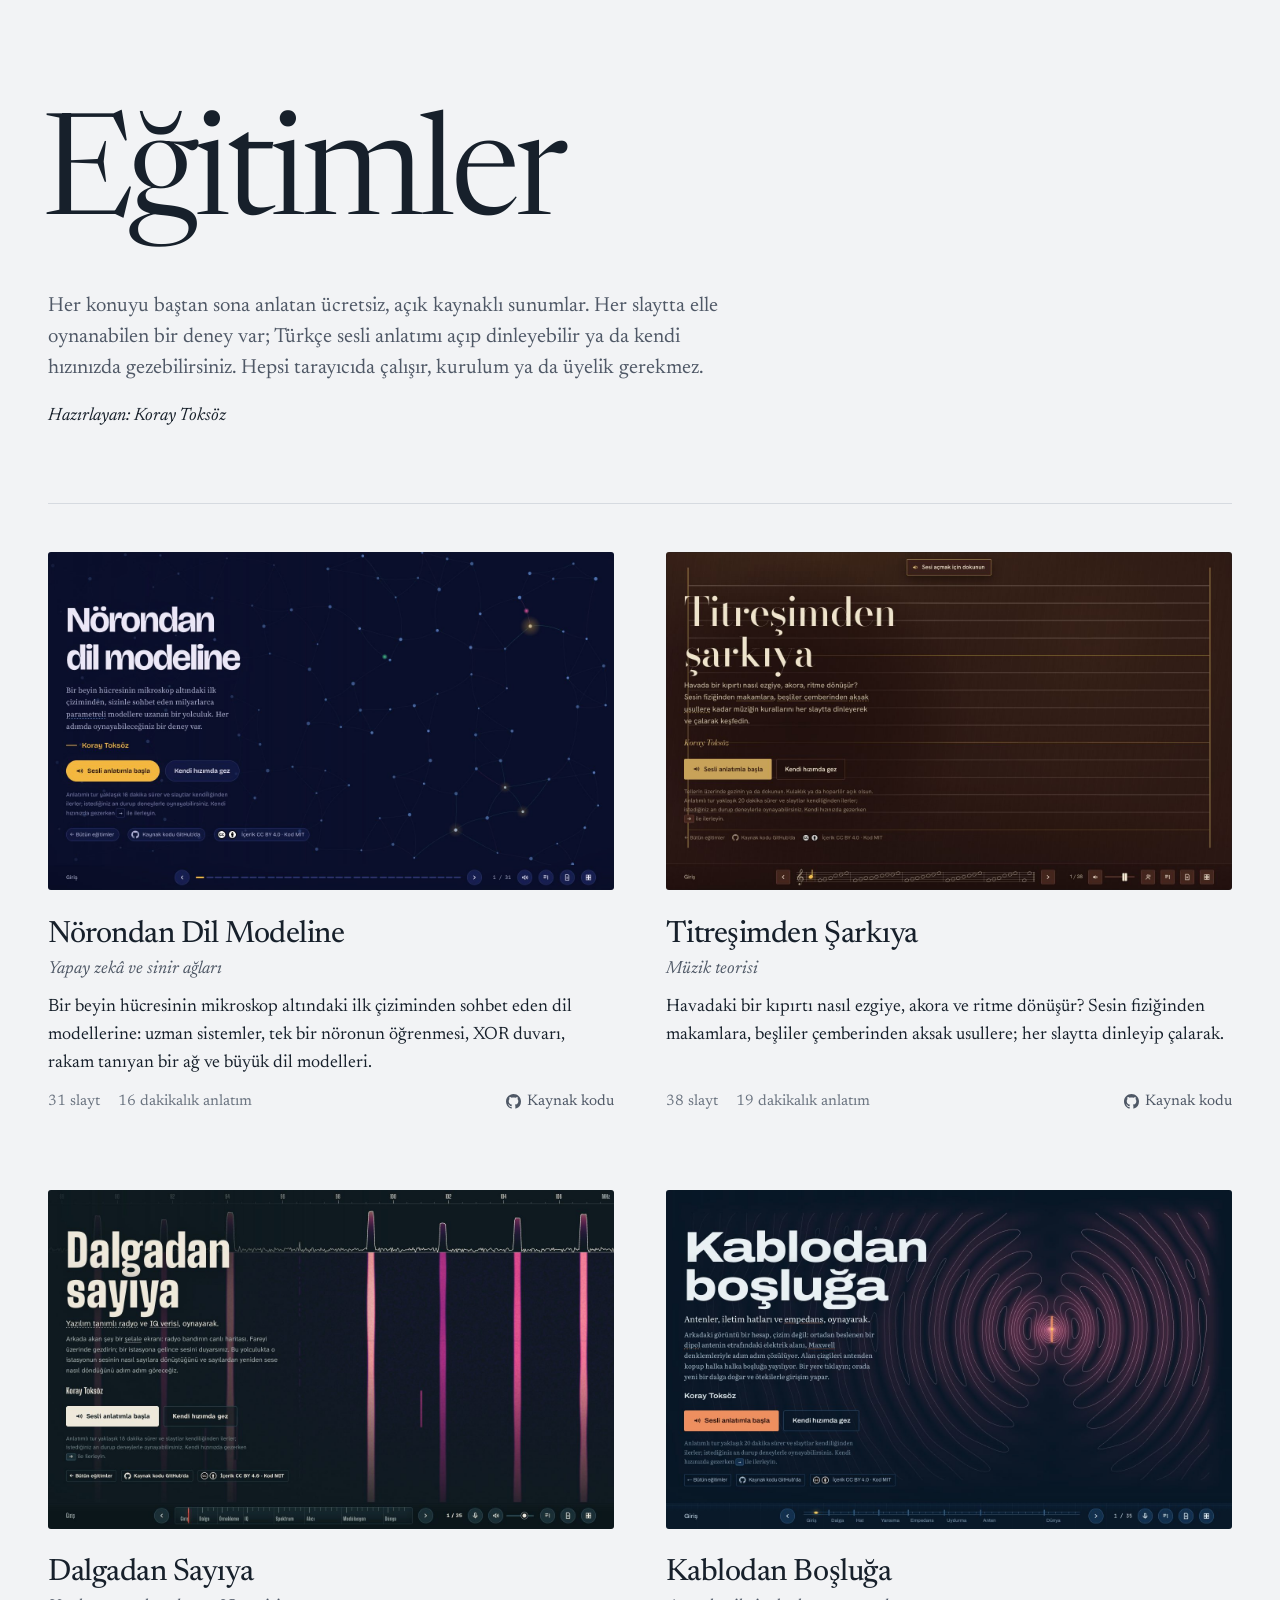
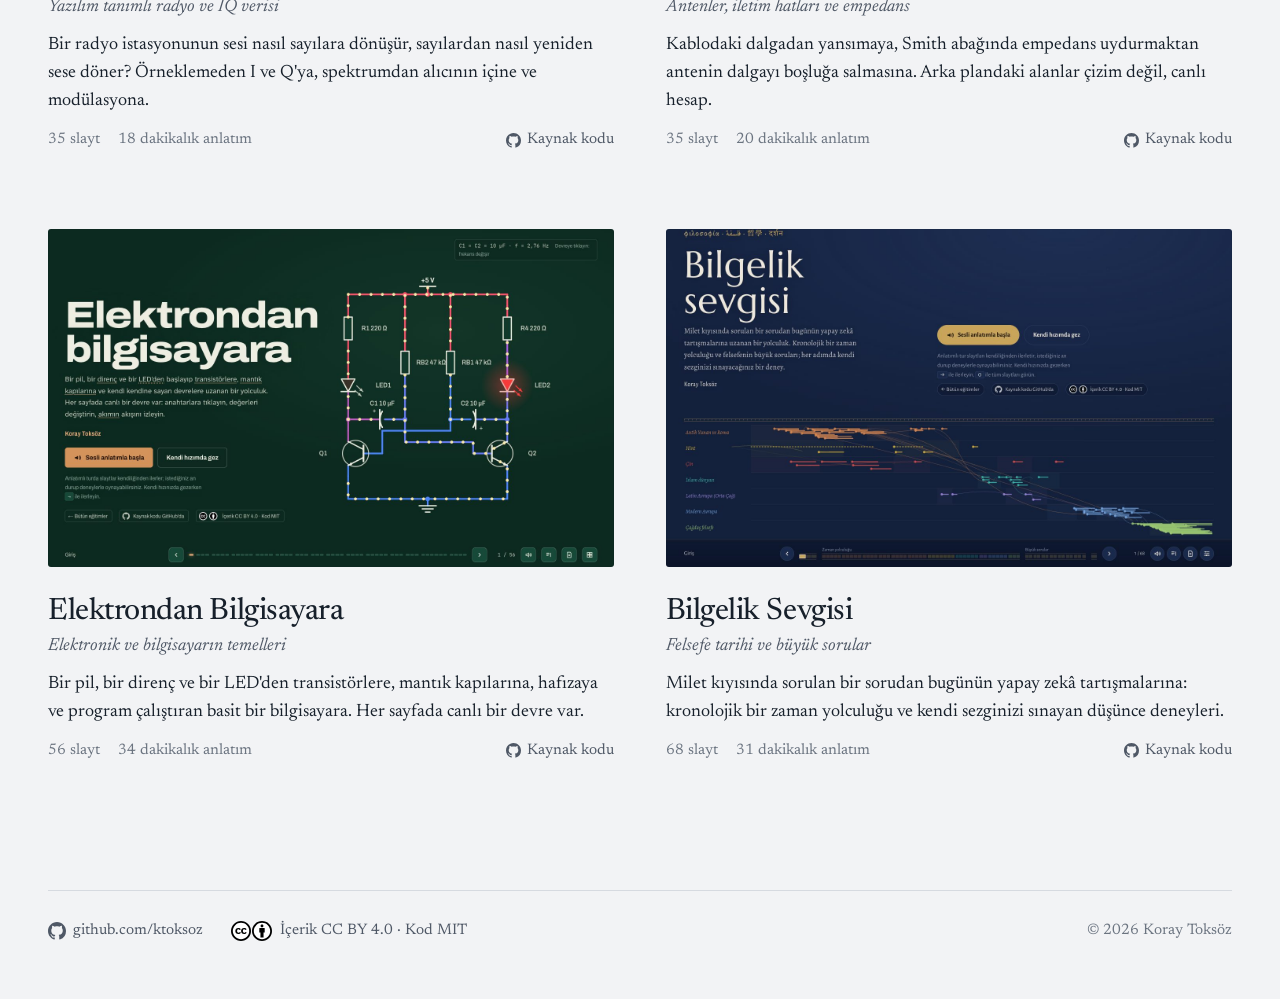
==== index.html @ 42aa28d0 "Eğitimler ana sayfası: ilk sürüm Co-Authored-By: Claude Opus 5.5 <noreply@anthropic.com>" ====
<!doctype html>
<html lang="tr">
<head>
<meta charset="utf-8">
<meta name="viewport" content="width=device-width, initial-scale=1">
<title>Eğitimler · Koray Toksöz</title>
<meta name="description" content="Her konuyu, her slaytta elle oynanabilen bir deneyle ve Türkçe sesli anlatımla anlatan ücretsiz, açık kaynaklı sunumlar: yapay zekâ, müzik, radyo, antenler, elektronik ve felsefe.">
<meta name="color-scheme" content="light dark">
<meta property="og:type" content="website">
<meta property="og:site_name" content="Koray Toksöz · Eğitimler">
<meta property="og:title" content="Eğitimler: oynayarak öğrenilen, sesli anlatımlı sunumlar">
<meta property="og:description" content="Yapay zekâ, müzik teorisi, yazılım tanımlı radyo, antenler, elektronik ve felsefe. Her slaytta elle oynanabilen bir deney ve Türkçe sesli anlatım; ücretsiz ve açık kaynaklı. Hazırlayan: Koray Toksöz.">
<meta property="og:url" content="https://egitim.koraytoksoz.com/">
<meta property="og:image" content="https://egitim.koraytoksoz.com/img/og.jpg">
<meta property="og:image:width" content="1200">
<meta property="og:image:height" content="630">
<meta property="og:locale" content="tr_TR">
<meta name="twitter:card" content="summary_large_image">
<link rel="icon" href="img/favicon.svg" type="image/svg+xml">
<link rel="preconnect" href="https://fonts.googleapis.com">
<link rel="preconnect" href="https://fonts.gstatic.com" crossorigin>
<link href="https://fonts.googleapis.com/css2?family=Newsreader:ital,opsz,wght@0,6..72,300..700;1,6..72,300..600&display=swap" rel="stylesheet">
<link rel="stylesheet" href="css/site.css?v=1">
</head>
<body>
<header class="giris">
  <h1>Eğitimler</h1>
  <p class="tanitim">Her konuyu baştan sona anlatan ücretsiz, açık kaynaklı sunumlar. Her slaytta elle oynanabilen bir deney var; Türkçe sesli anlatımı açıp dinleyebilir ya da kendi hızınızda gezebilirsiniz. Hepsi tarayıcıda çalışır, kurulum ya da üyelik gerekmez.</p>
  <p class="yazar">Hazırlayan: Koray Toksöz</p>
</header>

<main>
  <ul class="egitimler" id="egitimler"></ul>
  <noscript>
    <ul class="duz">
      <li><a href="yz/">Nörondan Dil Modeline</a></li>
      <li><a href="muzik/">Titreşimden Şarkıya</a></li>
      <li><a href="sdr/">Dalgadan Sayıya</a></li>
      <li><a href="anten/">Kablodan Boşluğa</a></li>
      <li><a href="elektronik/">Elektrondan Bilgisayara</a></li>
      <li><a href="felsefe/">Bilgelik Sevgisi</a></li>
    </ul>
    <p>Sunumların kendisi JavaScript ile çalışır.</p>
  </noscript>
</main>

<footer class="alt-bilgi">
  <a class="gh" href="https://github.com/ktoksoz" target="_blank" rel="noopener"><svg viewBox="0 0 16 16" aria-hidden="true"><path fill="currentColor" d="M8 0C3.58 0 0 3.58 0 8c0 3.54 2.29 6.53 5.47 7.59.4.07.55-.17.55-.38 0-.19-.01-.82-.01-1.49-2.01.37-2.53-.49-2.69-.94-.09-.23-.48-.94-.82-1.13-.28-.15-.68-.52-.01-.53.63-.01 1.08.58 1.23.82.72 1.21 1.87.87 2.33.66.07-.52.28-.87.51-1.07-1.78-.2-3.64-.89-3.64-3.95 0-.87.31-1.59.82-2.15-.08-.2-.36-1.02.08-2.12 0 0 .67-.21 2.2.82.64-.18 1.32-.27 2-.27.68 0 1.36.09 2 .27 1.53-1.04 2.2-.82 2.2-.82.44 1.1.16 1.92.08 2.12.51.56.82 1.27.82 2.15 0 3.07-1.87 3.75-3.65 3.95.29.25.54.73.54 1.48 0 1.07-.01 1.93-.01 2.2 0 .21.15.46.55.38A8.013 8.013 0 0016 8c0-4.42-3.58-8-8-8z"/></svg><span>github.com/ktoksoz</span></a>
  <a class="lic" href="https://creativecommons.org/licenses/by/4.0/deed.tr" target="_blank" rel="license noopener" title="İçerik: Creative Commons Atıf 4.0">
    <img src="img/cc-cc.svg" alt="Creative Commons" width="20" height="20"><img src="img/cc-by.svg" alt="Atıf" width="20" height="20">
    <span>İçerik CC BY 4.0 · Kod MIT</span>
  </a>
  <p class="telif">© 2026 Koray Toksöz</p>
</footer>

<script src="js/egitimler.js?v=1"></script>
<script src="js/site.js?v=1"></script>
</body>
</html>
---- css/site.css ----
/* egitim.koraytoksoz.com: bütün eğitimlerin listesi */
:root {
  --kagit: #f2f3f5;
  --murekkep: #17202b;
  --ikincil: #4f5866;
  --soluk: #6b7480;
  --cizgi: #d6dae0;
  --vurgu: #2347c8;
  --f: "Newsreader", "Iowan Old Style", Georgia, serif;
}
@media (prefers-color-scheme: dark) {
  :root {
    --kagit: #111419;
    --murekkep: #e7eaef;
    --ikincil: #a6aeb9;
    --soluk: #8a929d;
    --cizgi: #2b313a;
    --vurgu: #9db2ff;
  }
}

*, *::before, *::after { box-sizing: border-box; }
html { -webkit-text-size-adjust: 100%; text-size-adjust: 100%; }
body {
  margin: 0;
  background: var(--kagit);
  color: var(--murekkep);
  font-family: var(--f);
  font-size: 1.125rem;
  line-height: 1.55;
  font-optical-sizing: auto;
  -webkit-font-smoothing: antialiased;
}
a { color: inherit; }
:focus-visible { outline: 2px solid var(--vurgu); outline-offset: 3px; border-radius: 2px; }

.giris, main, .alt-bilgi { width: min(1240px, 100% - 2 * var(--kenar)); margin-inline: auto; }
:root { --kenar: clamp(16px, 4vw, 48px); }

/* Giriş: büyük başlık, tek paragraf */
.giris { padding: clamp(48px, 9vw, 120px) 0 clamp(36px, 6vw, 72px); }
.giris h1 {
  margin: 0 0 .3em -.04em;
  font-size: clamp(3.4rem, 11vw, 9rem);
  font-weight: 350;
  line-height: .95;
  letter-spacing: -.035em;
}
.tanitim {
  max-width: 34em;
  margin: 0;
  font-size: clamp(1.15rem, 1.6vw, 1.4rem);
  line-height: 1.5;
  color: var(--ikincil);
}
.yazar { margin: 1.1em 0 0; font-style: italic; color: var(--murekkep); }

/* Eğitimler: iki sütun, telefonda tek */
.egitimler {
  list-style: none;
  margin: 0;
  padding: clamp(28px, 4vw, 48px) 0 0;
  border-top: 1px solid var(--cizgi);
  display: grid;
  grid-template-columns: repeat(auto-fill, minmax(min(100%, 460px), 1fr));
  gap: clamp(44px, 6vw, 80px) clamp(28px, 4vw, 56px);
}
.egitim { position: relative; display: flex; flex-direction: column; }
.kapak {
  aspect-ratio: 1440 / 860;
  overflow: hidden;
  border-radius: 3px;
  background: var(--cizgi);
  outline: 1px solid color-mix(in srgb, var(--murekkep) 12%, transparent);
  outline-offset: -1px;
}
.kapak img { display: block; width: 100%; height: 100%; object-fit: cover; transition: transform .5s cubic-bezier(.2, .7, .2, 1); }
.egitim:hover .kapak img { transform: scale(1.015); }
.egitim h2 {
  margin: .9em 0 0;
  font-size: clamp(1.6rem, 2.4vw, 2.05rem);
  font-weight: 450;
  line-height: 1.1;
  letter-spacing: -.015em;
}
.egitim h2 a { text-decoration: none; }
.egitim h2 a::after { content: ""; position: absolute; inset: 0; }
.egitim:hover h2 a { text-decoration: underline; text-decoration-thickness: 1px; text-underline-offset: .15em; }
.egitim h2 a:focus-visible { outline: none; }
.egitim:has(h2 a:focus-visible) .kapak { outline: 2px solid var(--vurgu); outline-offset: 3px; }
.alt { margin: .25em 0 0; font-style: italic; color: var(--ikincil); font-size: 1.1rem; }
.aciklama { margin: .6em 0 0; max-width: 36em; }
.olcu {
  margin: auto 0 0;
  padding-top: .8em;
  display: flex;
  flex-wrap: wrap;
  align-items: center;
  gap: .2em 1.2em;
  font-size: .95rem;
  color: var(--soluk);
  font-variant-numeric: lining-nums tabular-nums;
}
.kaynak {
  position: relative;
  z-index: 1;
  margin-left: auto;
  display: inline-flex;
  align-items: center;
  gap: .4em;
  color: var(--ikincil);
  text-decoration: none;
}
.kaynak svg { width: 15px; height: 15px; }
.kaynak:hover { color: var(--murekkep); text-decoration: underline; text-underline-offset: .15em; }

.duz a { color: var(--vurgu); }

/* Alt kısım */
.alt-bilgi {
  margin-top: clamp(72px, 10vw, 128px);
  padding: 28px 0 clamp(32px, 5vw, 56px);
  border-top: 1px solid var(--cizgi);
  display: flex;
  flex-wrap: wrap;
  align-items: center;
  gap: 12px 28px;
  font-size: .95rem;
  color: var(--ikincil);
}
.alt-bilgi a { display: inline-flex; align-items: center; gap: .45em; text-decoration: none; }
.alt-bilgi a:hover span { text-decoration: underline; text-underline-offset: .15em; color: var(--murekkep); }
.alt-bilgi svg { width: 18px; height: 18px; }
.alt-bilgi .lic img { display: block; width: 20px; height: 20px; }
.alt-bilgi .lic img + img { margin-left: -6px; }
.alt-bilgi .lic span { margin-left: 2px; }
@media (prefers-color-scheme: dark) { .alt-bilgi .lic img { filter: invert(1); } }
.telif { margin: 0 0 0 auto; color: var(--soluk); }

@media (max-width: 560px) {
  .kaynak { margin-left: 0; }
  .telif { margin-left: 0; width: 100%; }
}
@media (prefers-reduced-motion: reduce) {
  .kapak img { transition: none; }
  .egitim:hover .kapak img { transform: none; }
}
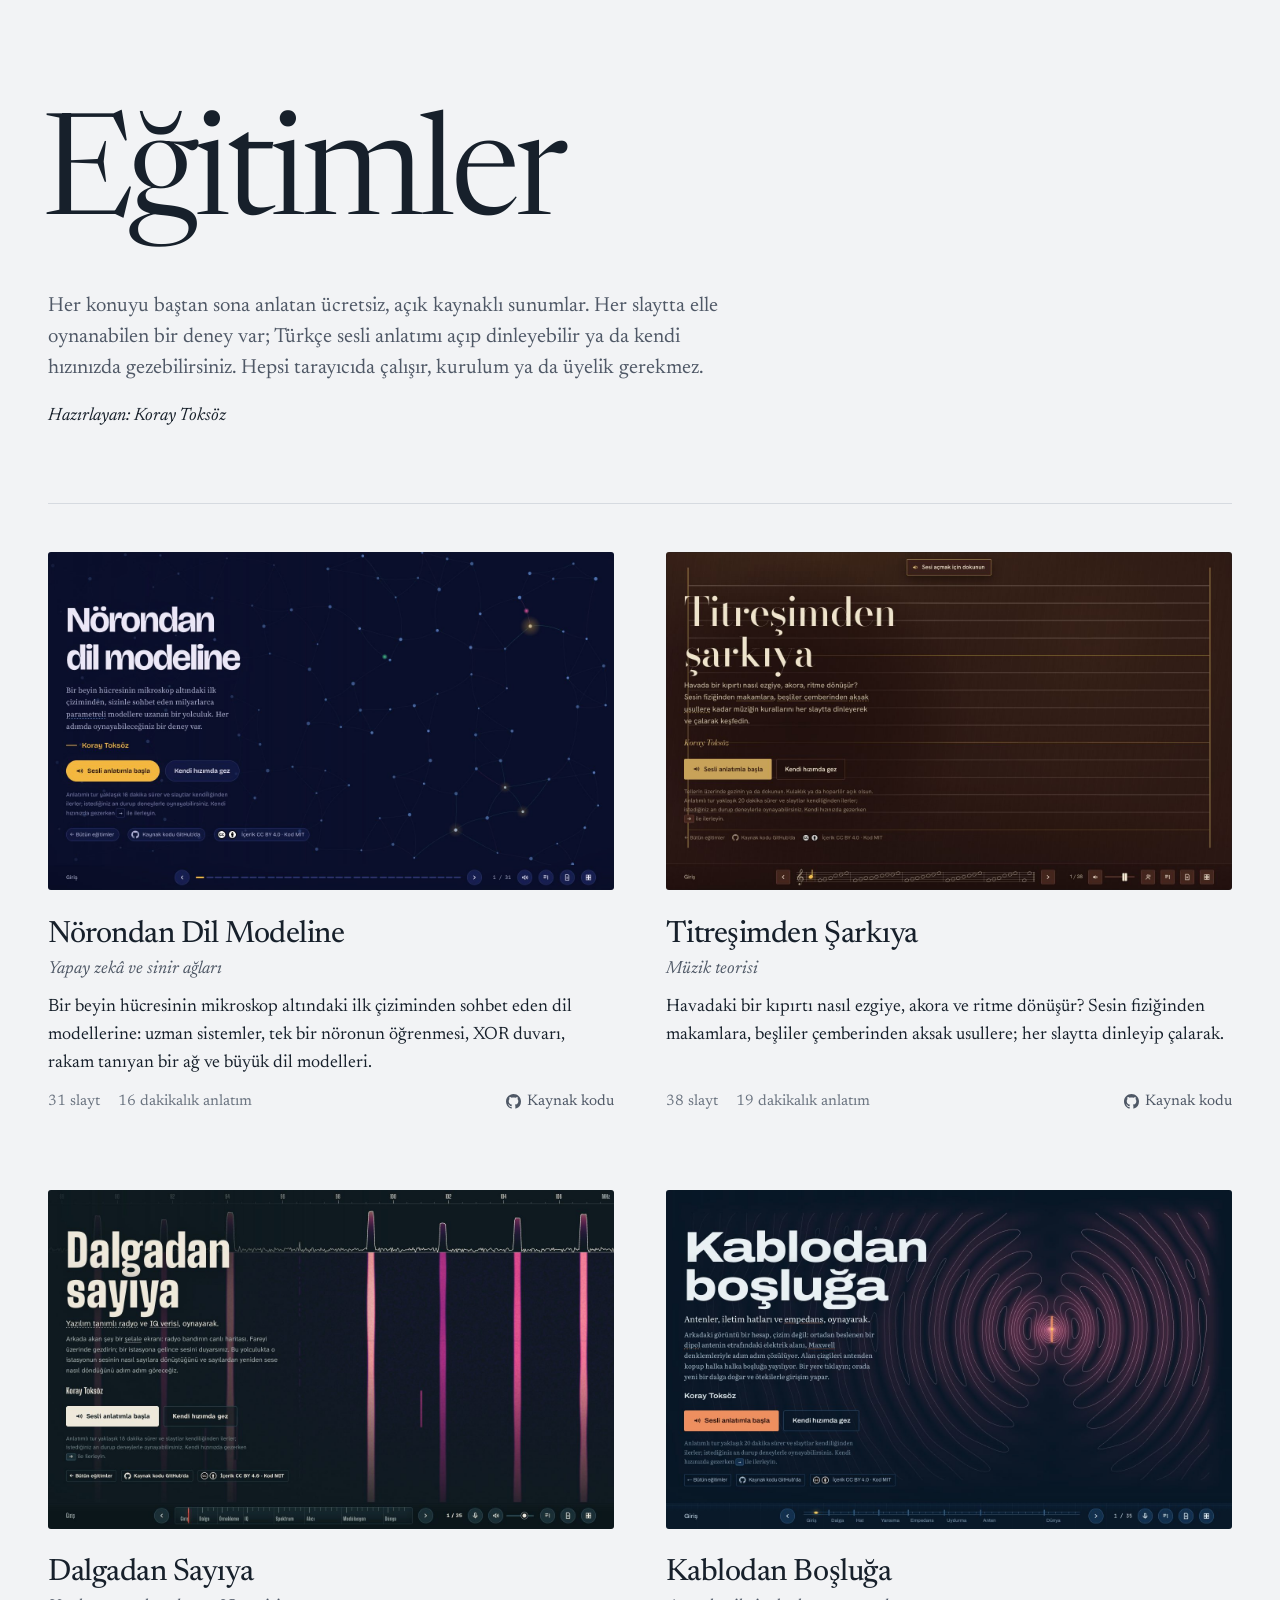
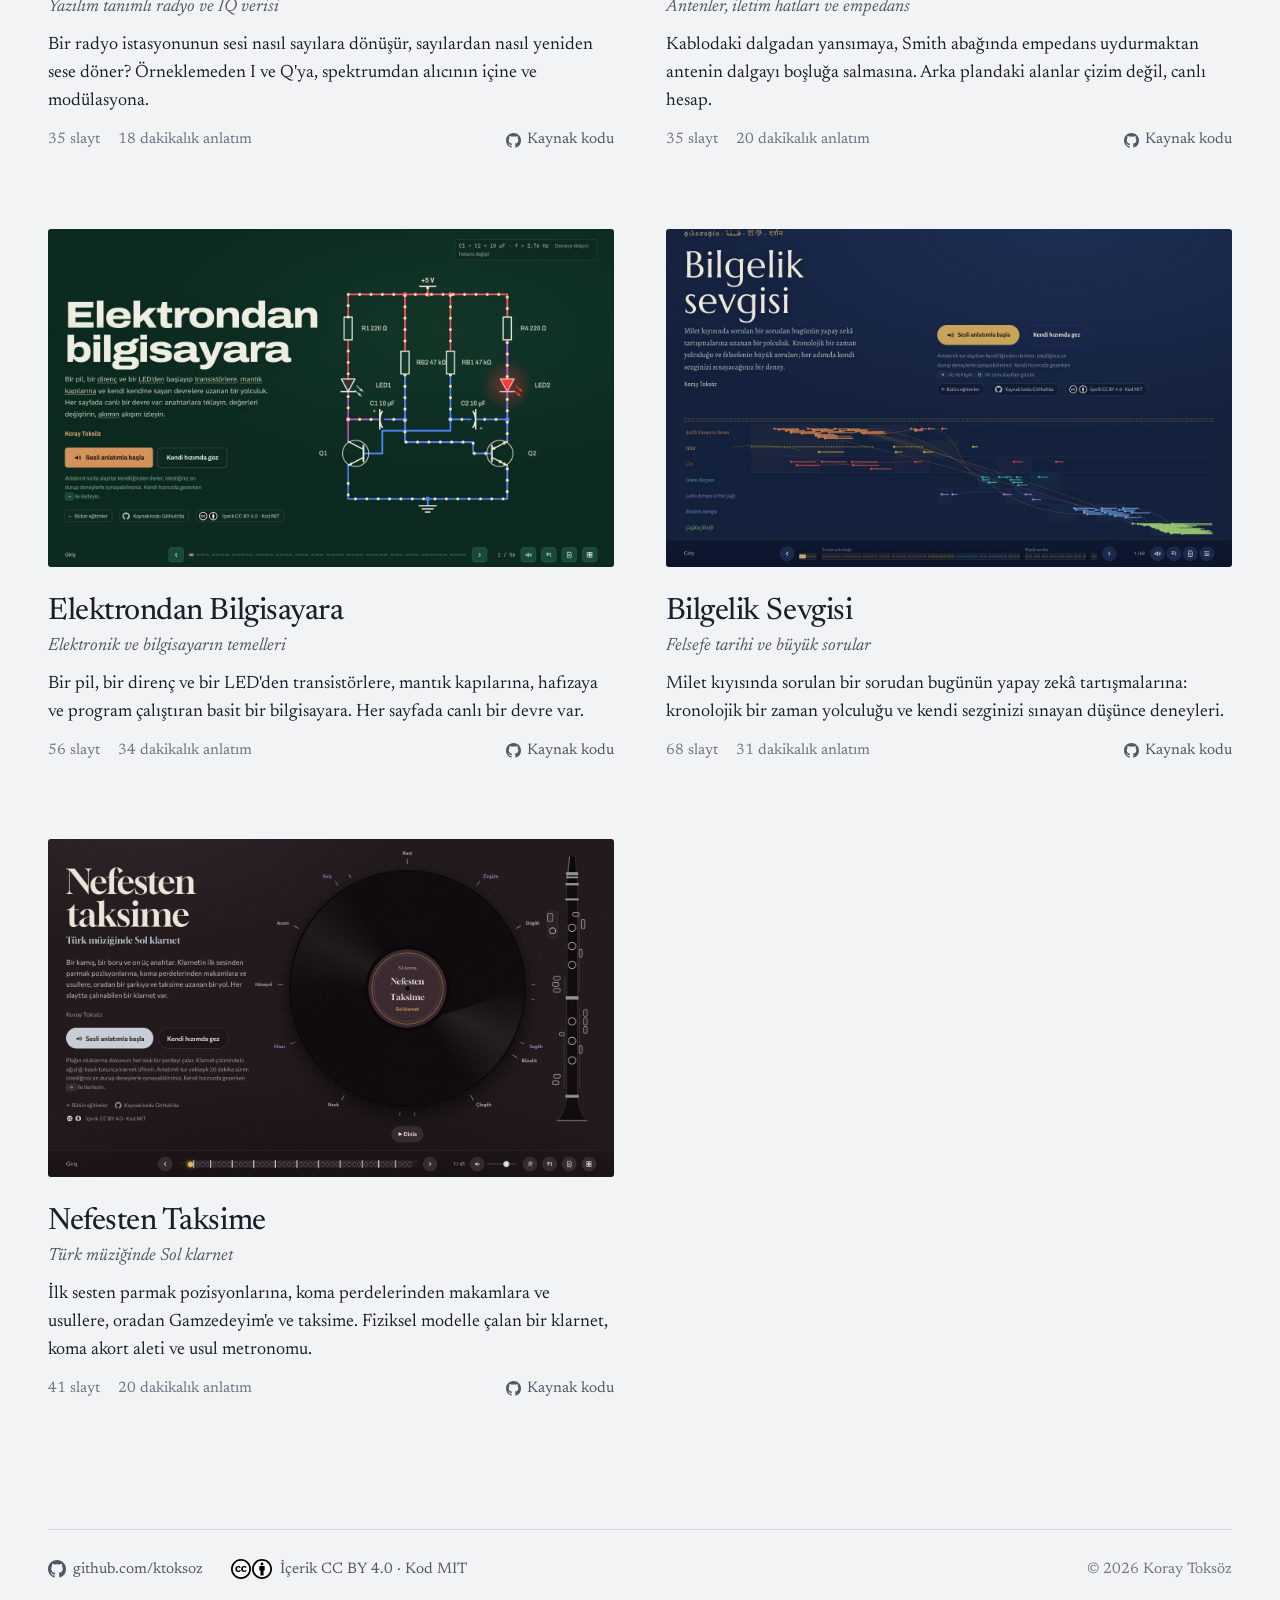
==== commit 347637fb: "Klarnet eğitimi eklendi: Nefesten Taksime Co-Authored-By: Claude Opus 5.5 <noreply@anthropic.com>" ====
--- a/index.html
+++ b/index.html
@@ -20,7 +20,7 @@
 <link rel="preconnect" href="https://fonts.googleapis.com">
 <link rel="preconnect" href="https://fonts.gstatic.com" crossorigin>
 <link href="https://fonts.googleapis.com/css2?family=Newsreader:ital,opsz,wght@0,6..72,300..700;1,6..72,300..600&display=swap" rel="stylesheet">
-<link rel="stylesheet" href="css/site.css?v=1">
+<link rel="stylesheet" href="css/site.css?v=202610181502">
 </head>
 <body>
 <header class="giris">
@@ -53,7 +53,7 @@
   <p class="telif">© 2026 Koray Toksöz</p>
 </footer>
 
-<script src="js/egitimler.js?v=1"></script>
-<script src="js/site.js?v=1"></script>
+<script src="js/egitimler.js?v=202610181502"></script>
+<script src="js/site.js?v=202610181502"></script>
 </body>
 </html>
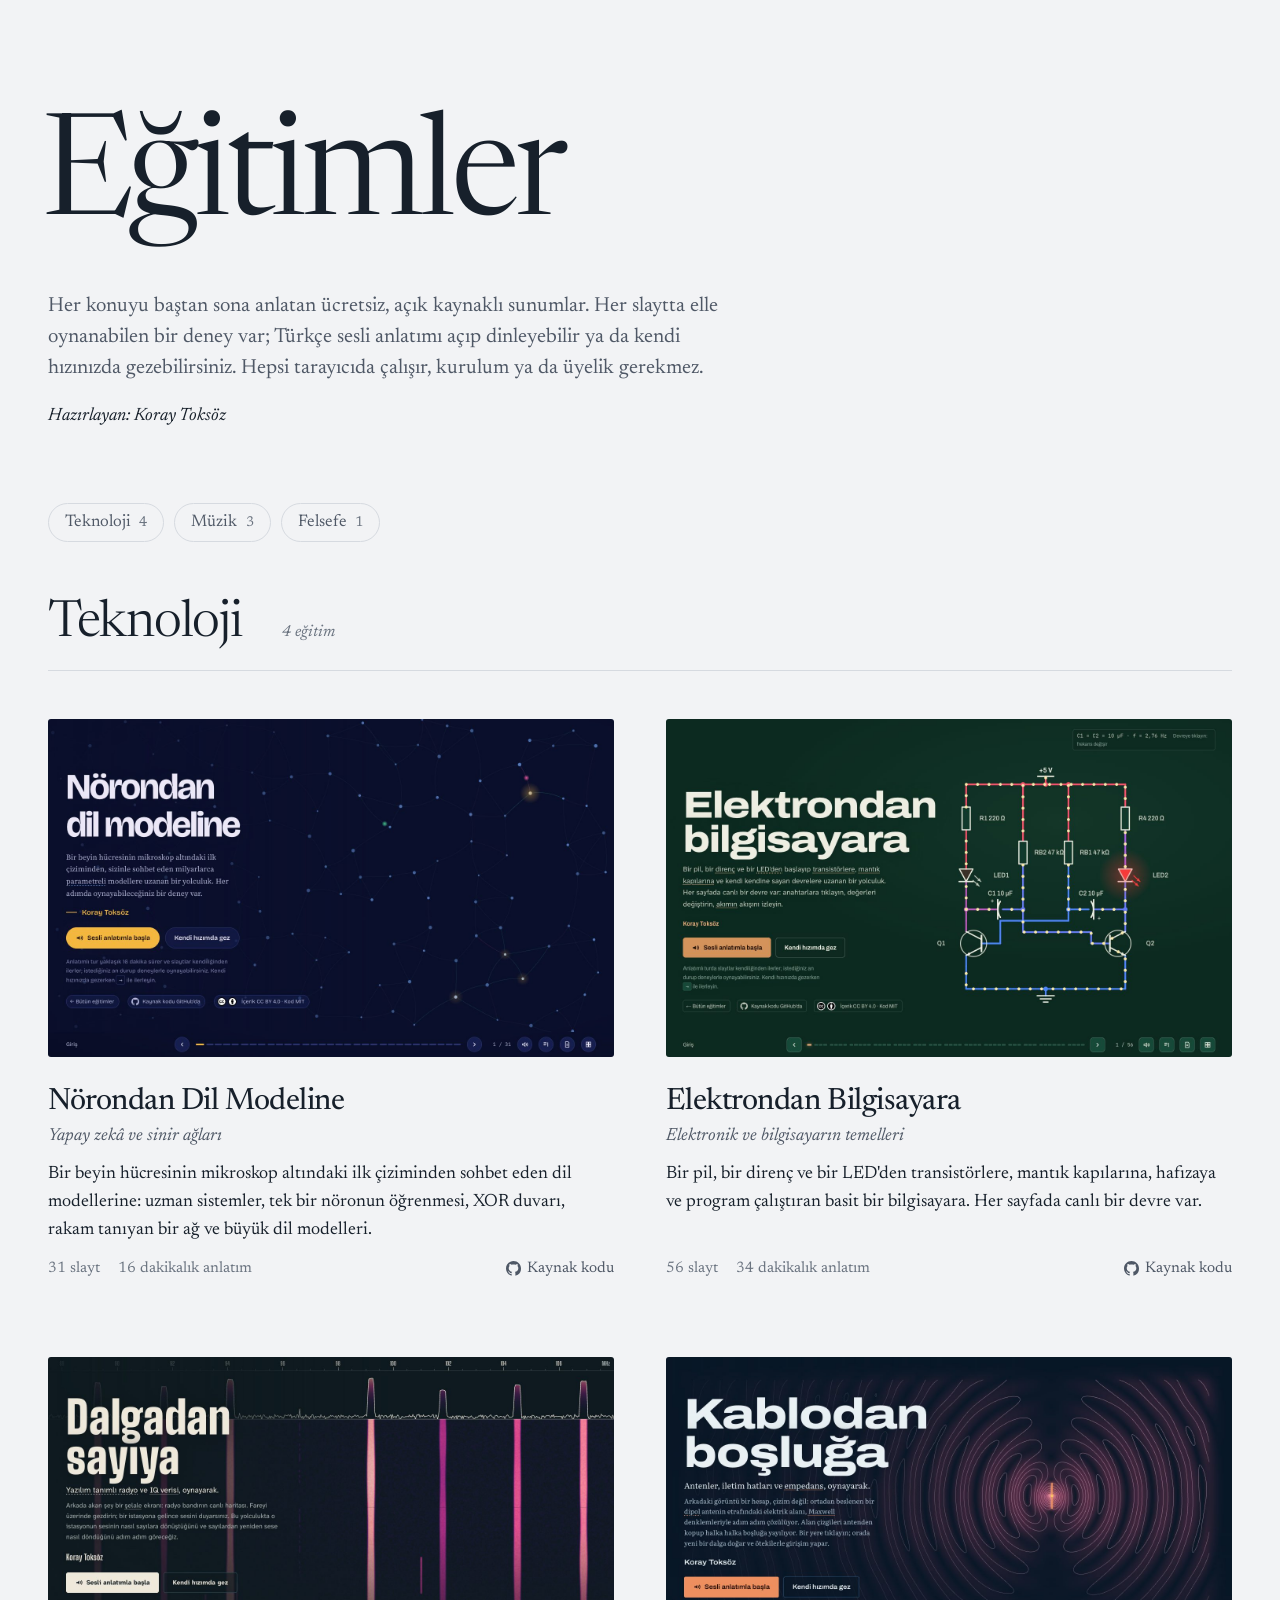
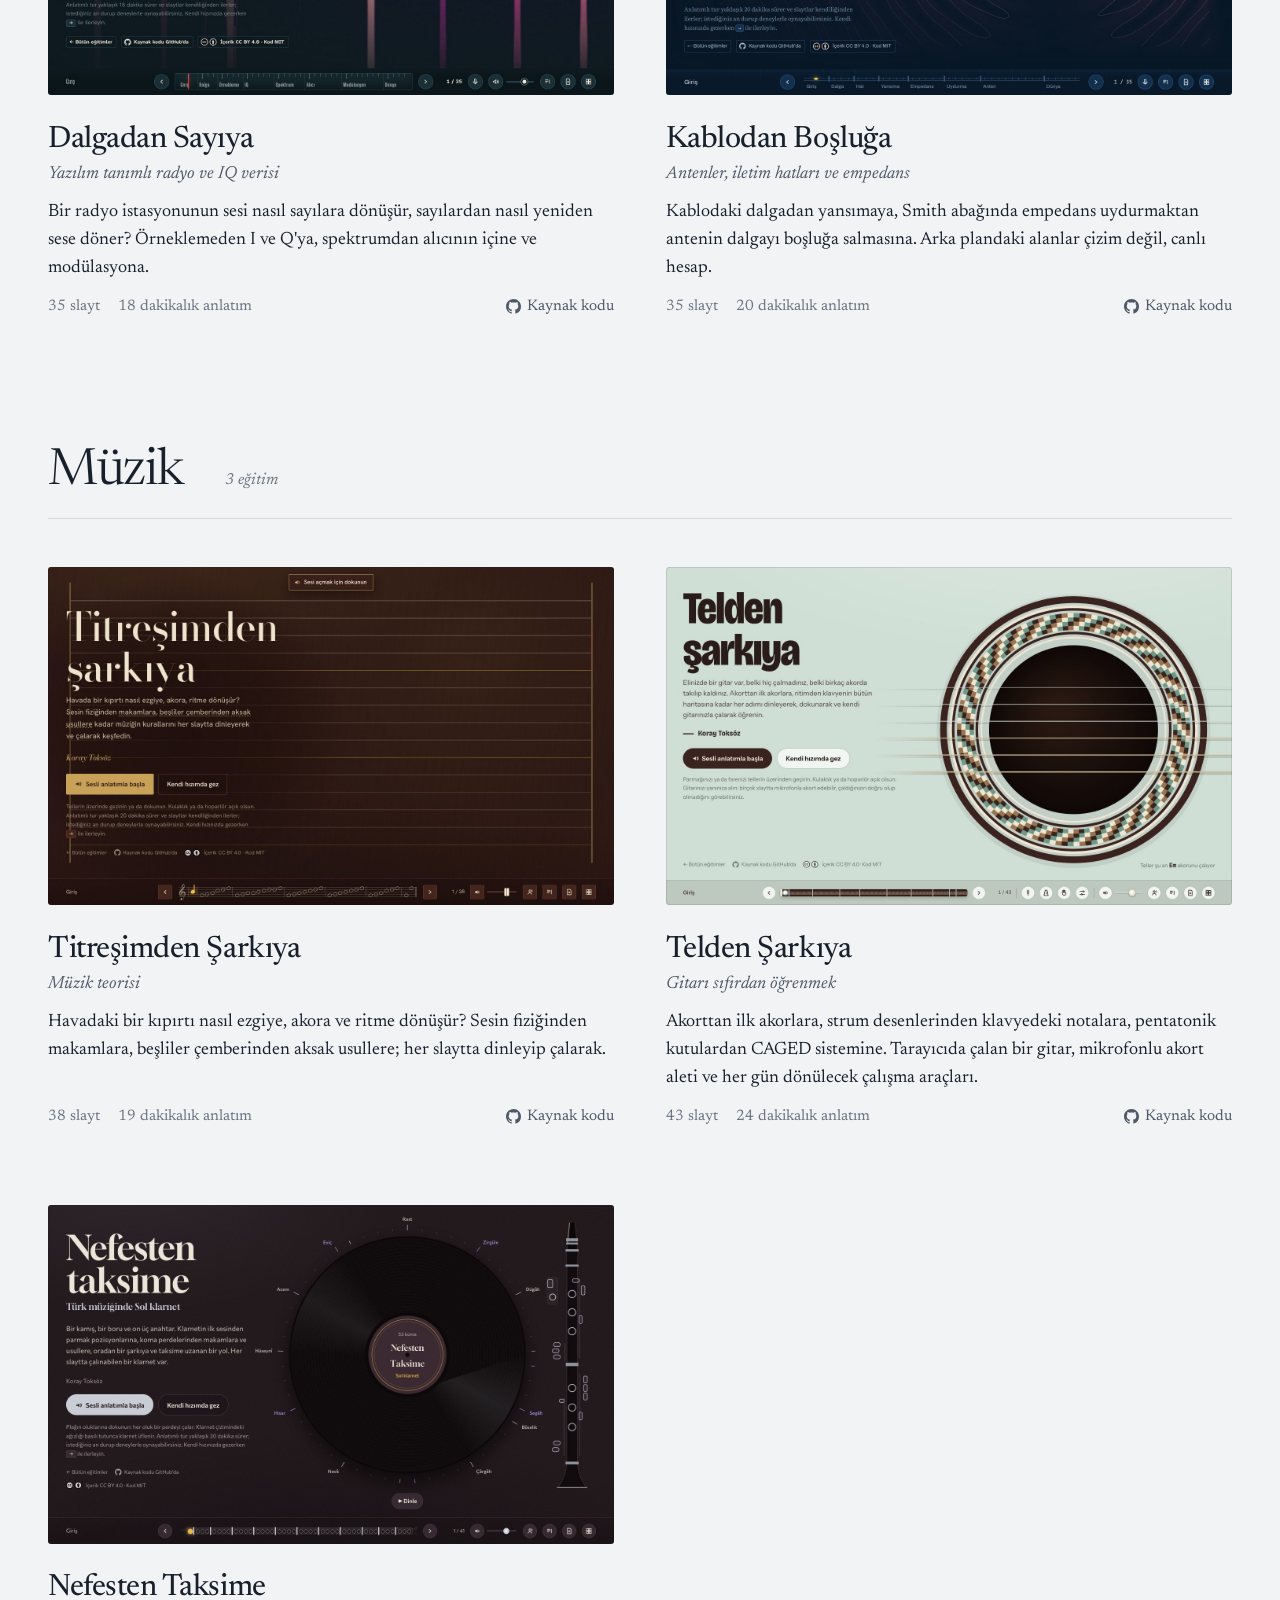
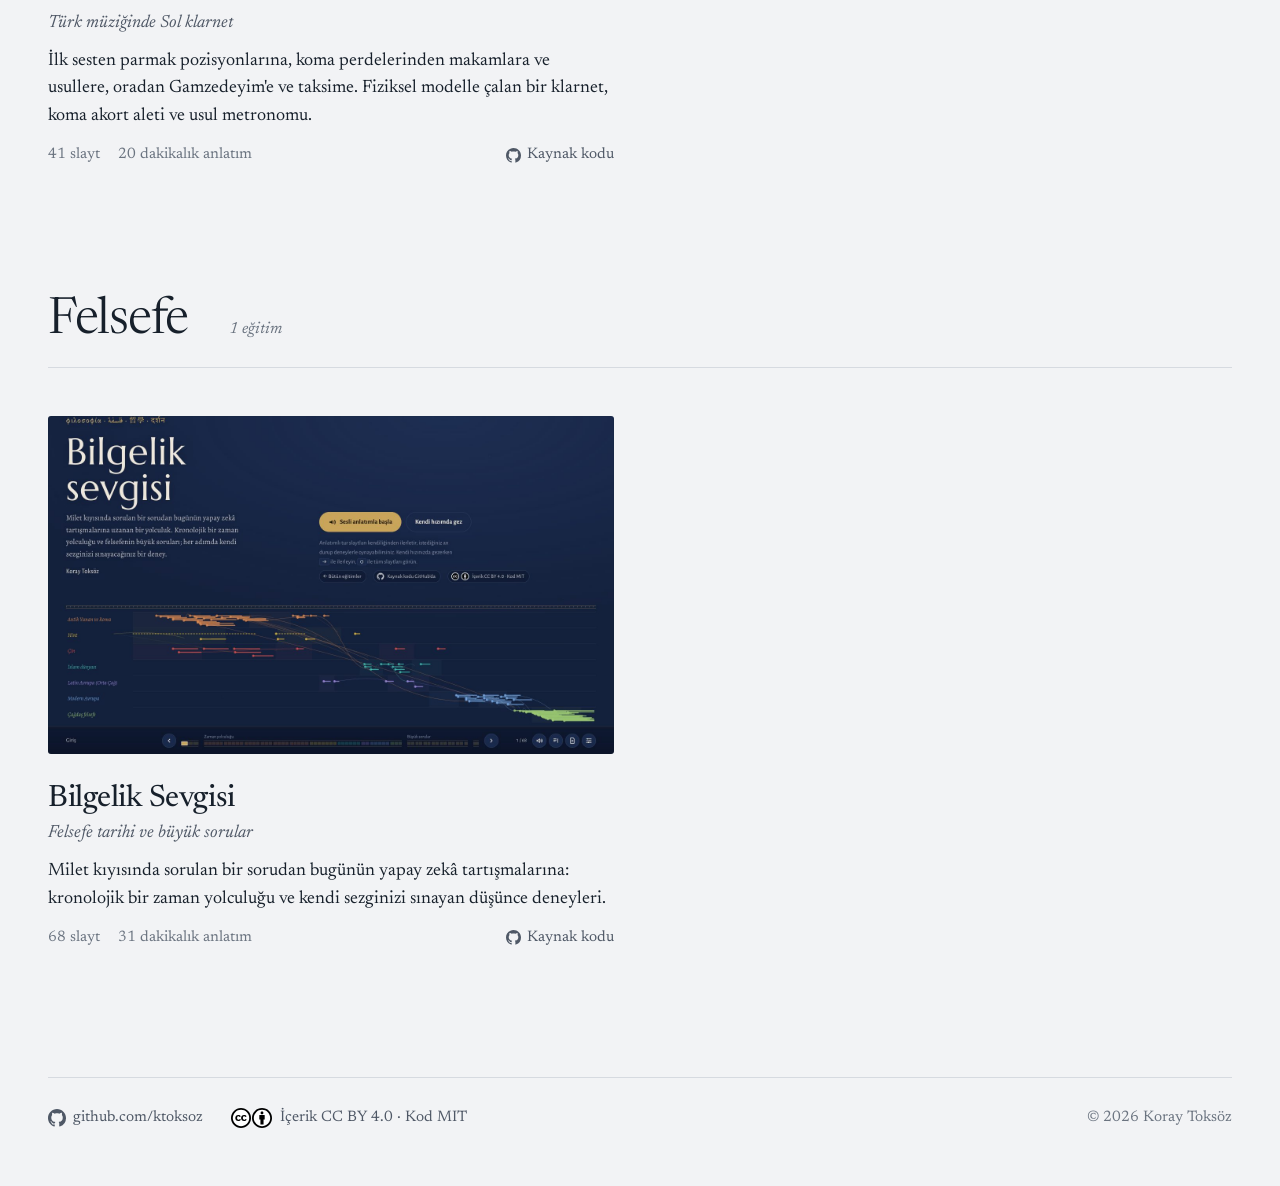
==== commit 236caf3f: "Ana sayfada kategoriler: Teknoloji, Müzik, Felsefe; gitar kartı Co-Authored-By: Claude Opus 5.5 <nor" ====
--- a/index.html
+++ b/index.html
@@ -4,12 +4,12 @@
 <meta charset="utf-8">
 <meta name="viewport" content="width=device-width, initial-scale=1">
 <title>Eğitimler · Koray Toksöz</title>
-<meta name="description" content="Her konuyu, her slaytta elle oynanabilen bir deneyle ve Türkçe sesli anlatımla anlatan ücretsiz, açık kaynaklı sunumlar: yapay zekâ, müzik, radyo, antenler, elektronik ve felsefe.">
+<meta name="description" content="Her konuyu, her slaytta elle oynanabilen bir deneyle ve Türkçe sesli anlatımla anlatan ücretsiz, açık kaynaklı sunumlar: yapay zekâ, elektronik, radyo, antenler, müzik, gitar, klarnet ve felsefe.">
 <meta name="color-scheme" content="light dark">
 <meta property="og:type" content="website">
 <meta property="og:site_name" content="Koray Toksöz · Eğitimler">
 <meta property="og:title" content="Eğitimler: oynayarak öğrenilen, sesli anlatımlı sunumlar">
-<meta property="og:description" content="Yapay zekâ, müzik teorisi, yazılım tanımlı radyo, antenler, elektronik ve felsefe. Her slaytta elle oynanabilen bir deney ve Türkçe sesli anlatım; ücretsiz ve açık kaynaklı. Hazırlayan: Koray Toksöz.">
+<meta property="og:description" content="Yapay zekâ, elektronik, yazılım tanımlı radyo, antenler, müzik teorisi, gitar, Türk müziğinde klarnet ve felsefe. Her slaytta elle oynanabilen bir deney ve Türkçe sesli anlatım; ücretsiz ve açık kaynaklı. Hazırlayan: Koray Toksöz.">
 <meta property="og:url" content="https://egitim.koraytoksoz.com/">
 <meta property="og:image" content="https://egitim.koraytoksoz.com/img/og.jpg">
 <meta property="og:image:width" content="1200">
@@ -20,7 +20,7 @@
 <link rel="preconnect" href="https://fonts.googleapis.com">
 <link rel="preconnect" href="https://fonts.gstatic.com" crossorigin>
 <link href="https://fonts.googleapis.com/css2?family=Newsreader:ital,opsz,wght@0,6..72,300..700;1,6..72,300..600&display=swap" rel="stylesheet">
-<link rel="stylesheet" href="css/site.css?v=202610181502">
+<link rel="stylesheet" href="css/site.css?v=202610181517">
 </head>
 <body>
 <header class="giris">
@@ -30,14 +30,23 @@
 </header>
 
 <main>
-  <ul class="egitimler" id="egitimler"></ul>
+  <div id="egitimler"></div>
   <noscript>
+    <h2>Teknoloji</h2>
     <ul class="duz">
       <li><a href="yz/">Nörondan Dil Modeline</a></li>
-      <li><a href="muzik/">Titreşimden Şarkıya</a></li>
+      <li><a href="elektronik/">Elektrondan Bilgisayara</a></li>
       <li><a href="sdr/">Dalgadan Sayıya</a></li>
       <li><a href="anten/">Kablodan Boşluğa</a></li>
-      <li><a href="elektronik/">Elektrondan Bilgisayara</a></li>
+    </ul>
+    <h2>Müzik</h2>
+    <ul class="duz">
+      <li><a href="muzik/">Titreşimden Şarkıya</a></li>
+      <li><a href="gitar/">Telden Şarkıya</a></li>
+      <li><a href="klarnet/">Nefesten Taksime</a></li>
+    </ul>
+    <h2>Felsefe</h2>
+    <ul class="duz">
       <li><a href="felsefe/">Bilgelik Sevgisi</a></li>
     </ul>
     <p>Sunumların kendisi JavaScript ile çalışır.</p>
@@ -53,7 +62,7 @@
   <p class="telif">© 2026 Koray Toksöz</p>
 </footer>
 
-<script src="js/egitimler.js?v=202610181502"></script>
-<script src="js/site.js?v=202610181502"></script>
+<script src="js/egitimler.js?v=202610181517"></script>
+<script src="js/site.js?v=202610181517"></script>
 </body>
 </html>
--- a/css/site.css
+++ b/css/site.css
@@ -55,12 +55,54 @@
 }
 .yazar { margin: 1.1em 0 0; font-style: italic; color: var(--murekkep); }
 
+/* Kategoriler: üstte atlama bağlantıları, her kategori kendi başlığıyla */
+.kategoriler {
+  display: flex;
+  flex-wrap: wrap;
+  gap: 8px 10px;
+  margin: 0 0 clamp(36px, 5vw, 56px);
+}
+.kategoriler a {
+  display: inline-flex;
+  align-items: baseline;
+  gap: .5em;
+  padding: .3em .95em .35em;
+  border: 1px solid var(--cizgi);
+  border-radius: 999px;
+  text-decoration: none;
+  font-size: 1.05rem;
+  color: var(--ikincil);
+}
+.kategoriler a:hover { color: var(--murekkep); border-color: var(--soluk); }
+.kategoriler span { font-size: .85em; color: var(--soluk); font-variant-numeric: lining-nums tabular-nums; }
+.kategori { scroll-margin-top: 24px; }
+.kategori + .kategori { margin-top: clamp(72px, 10vw, 128px); }
+.kategori > h2 {
+  display: flex;
+  align-items: baseline;
+  flex-wrap: wrap;
+  gap: .2em .8em;
+  margin: 0;
+  padding-bottom: .35em;
+  border-bottom: 1px solid var(--cizgi);
+  font-size: clamp(2rem, 4.5vw, 3.2rem);
+  font-weight: 350;
+  line-height: 1.05;
+  letter-spacing: -.025em;
+}
+.kategori > h2 .sayi {
+  font-size: 1rem;
+  font-style: italic;
+  font-weight: 400;
+  letter-spacing: 0;
+  color: var(--soluk);
+}
+
 /* Eğitimler: iki sütun, telefonda tek */
 .egitimler {
   list-style: none;
   margin: 0;
   padding: clamp(28px, 4vw, 48px) 0 0;
-  border-top: 1px solid var(--cizgi);
   display: grid;
   grid-template-columns: repeat(auto-fill, minmax(min(100%, 460px), 1fr));
   gap: clamp(44px, 6vw, 80px) clamp(28px, 4vw, 56px);
@@ -76,18 +118,18 @@
 }
 .kapak img { display: block; width: 100%; height: 100%; object-fit: cover; transition: transform .5s cubic-bezier(.2, .7, .2, 1); }
 .egitim:hover .kapak img { transform: scale(1.015); }
-.egitim h2 {
+.egitim h3 {
   margin: .9em 0 0;
   font-size: clamp(1.6rem, 2.4vw, 2.05rem);
   font-weight: 450;
   line-height: 1.1;
   letter-spacing: -.015em;
 }
-.egitim h2 a { text-decoration: none; }
-.egitim h2 a::after { content: ""; position: absolute; inset: 0; }
-.egitim:hover h2 a { text-decoration: underline; text-decoration-thickness: 1px; text-underline-offset: .15em; }
-.egitim h2 a:focus-visible { outline: none; }
-.egitim:has(h2 a:focus-visible) .kapak { outline: 2px solid var(--vurgu); outline-offset: 3px; }
+.egitim h3 a { text-decoration: none; }
+.egitim h3 a::after { content: ""; position: absolute; inset: 0; }
+.egitim:hover h3 a { text-decoration: underline; text-decoration-thickness: 1px; text-underline-offset: .15em; }
+.egitim h3 a:focus-visible { outline: none; }
+.egitim:has(h3 a:focus-visible) .kapak { outline: 2px solid var(--vurgu); outline-offset: 3px; }
 .alt { margin: .25em 0 0; font-style: italic; color: var(--ikincil); font-size: 1.1rem; }
 .aciklama { margin: .6em 0 0; max-width: 36em; }
 .olcu {
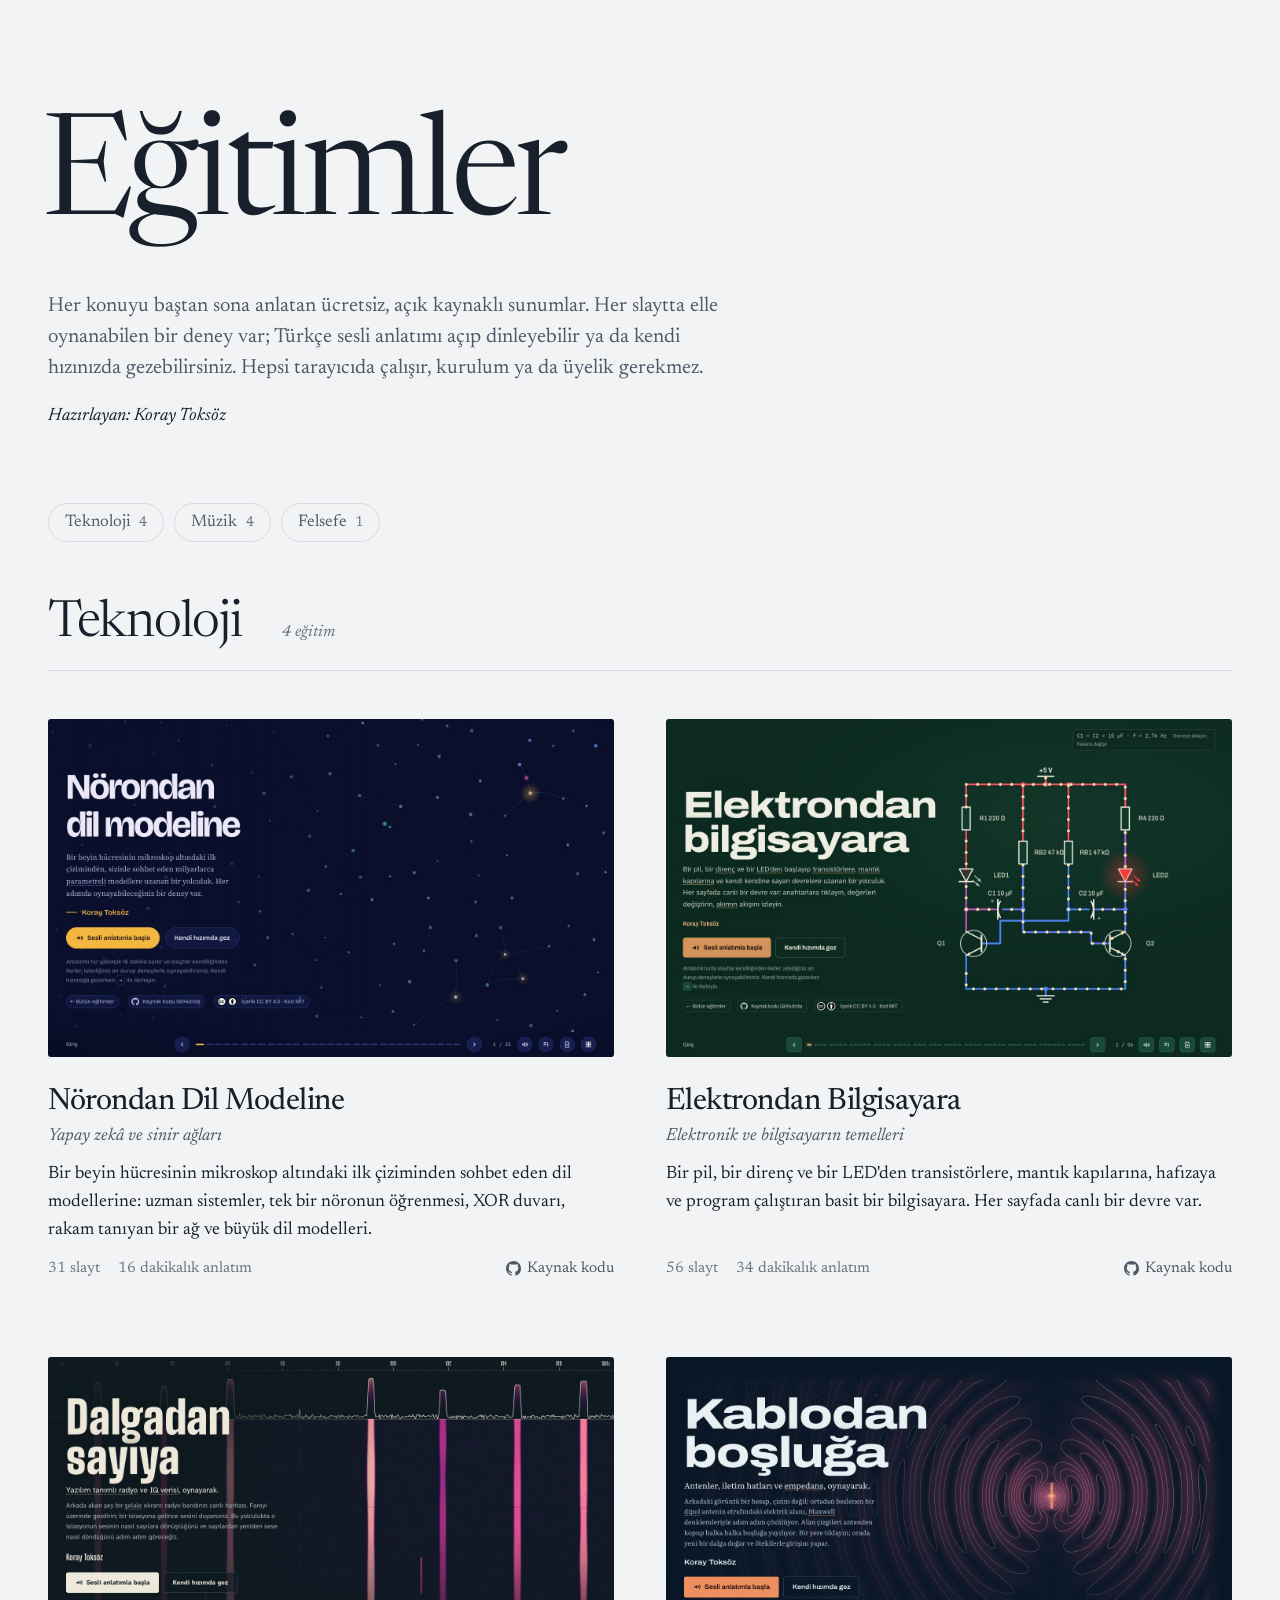
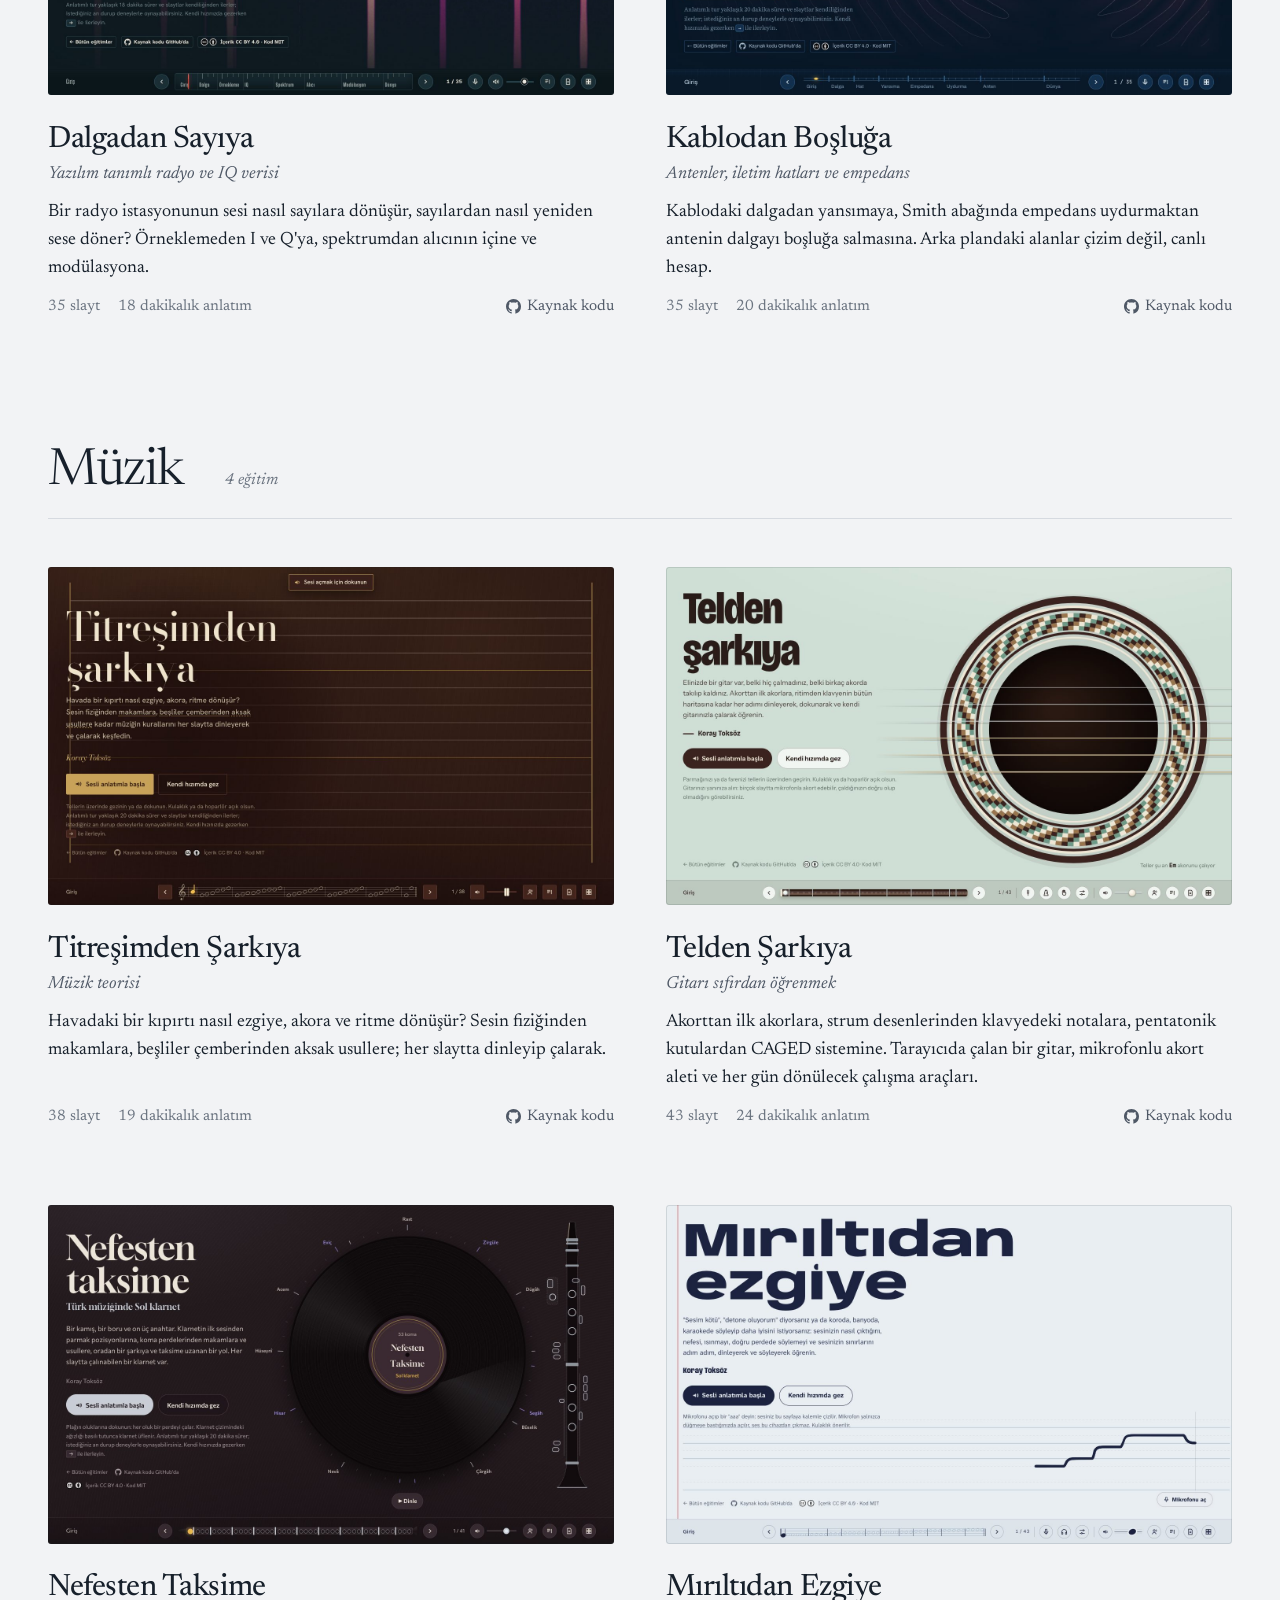
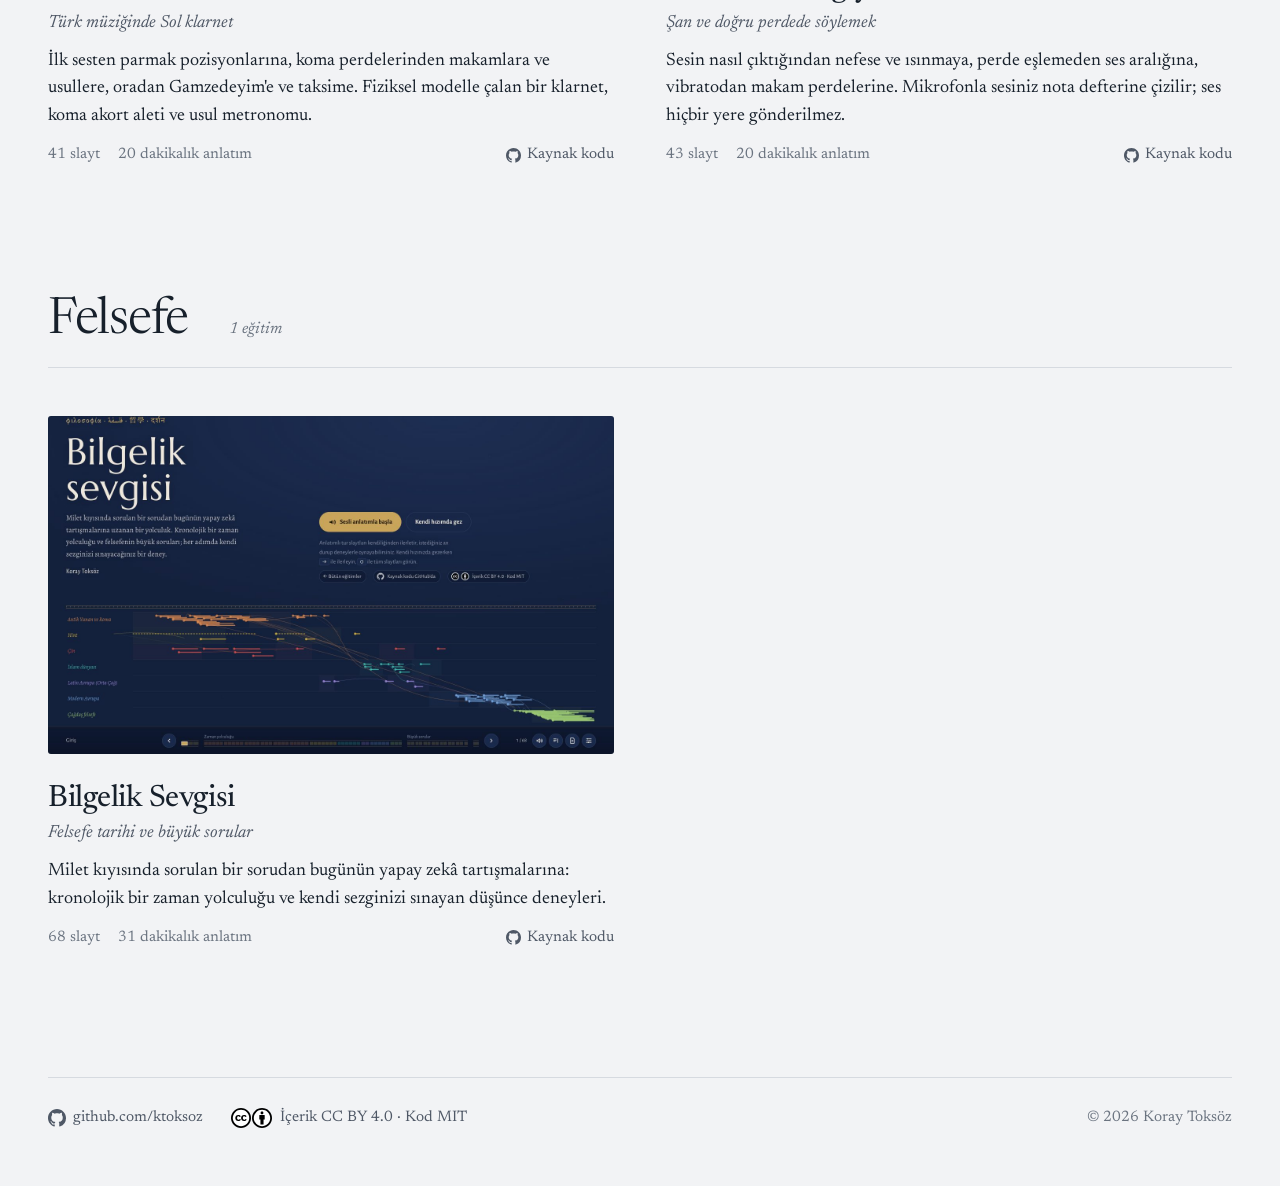
==== commit c4b98fd1: "Yayın sürüm etiketi Co-Authored-By: Claude Opus 5.5 <noreply@anthropic.com>" ====
--- a/index.html
+++ b/index.html
@@ -20,7 +20,7 @@
 <link rel="preconnect" href="https://fonts.googleapis.com">
 <link rel="preconnect" href="https://fonts.gstatic.com" crossorigin>
 <link href="https://fonts.googleapis.com/css2?family=Newsreader:ital,opsz,wght@0,6..72,300..700;1,6..72,300..600&display=swap" rel="stylesheet">
-<link rel="stylesheet" href="css/site.css?v=202610181517">
+<link rel="stylesheet" href="css/site.css?v=202610210947">
 </head>
 <body>
 <header class="giris">
@@ -62,7 +62,7 @@
   <p class="telif">© 2026 Koray Toksöz</p>
 </footer>
 
-<script src="js/egitimler.js?v=202610181517"></script>
-<script src="js/site.js?v=202610181517"></script>
+<script src="js/egitimler.js?v=202610210947"></script>
+<script src="js/site.js?v=202610210947"></script>
 </body>
 </html>
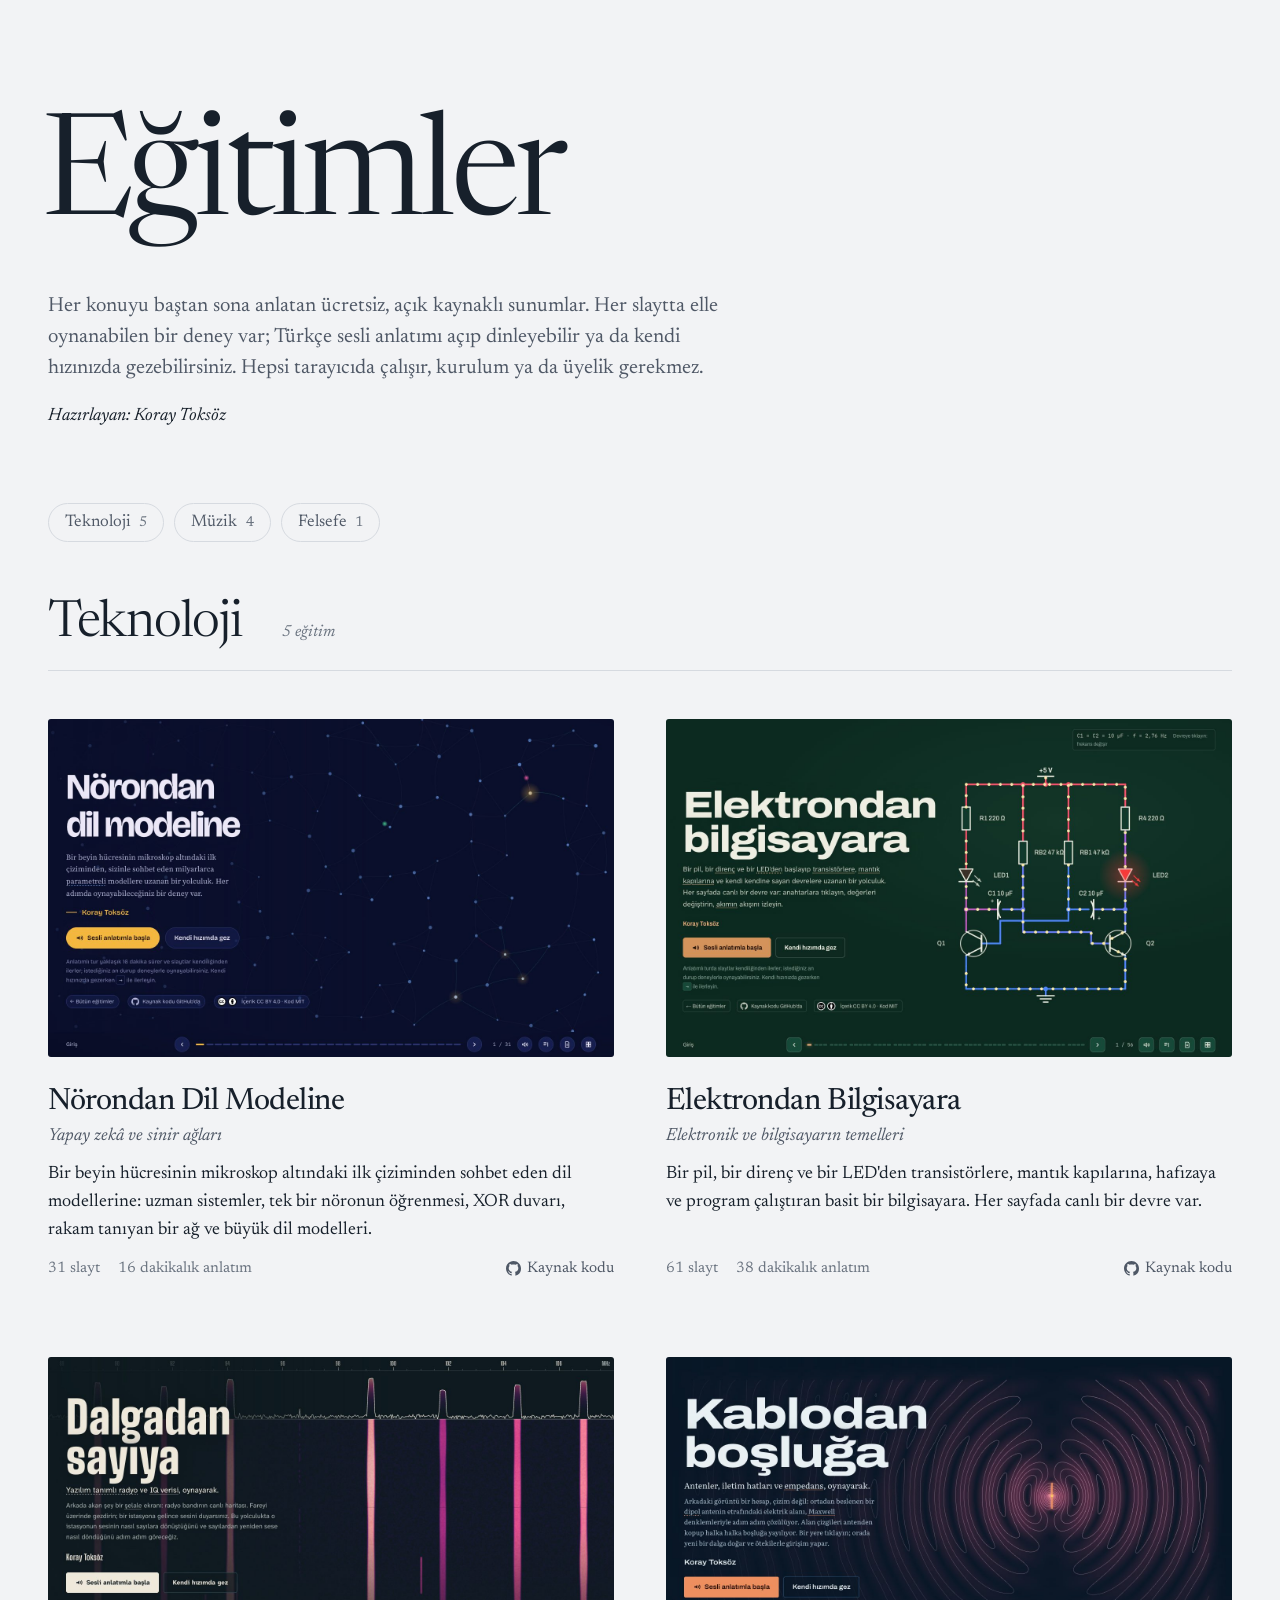
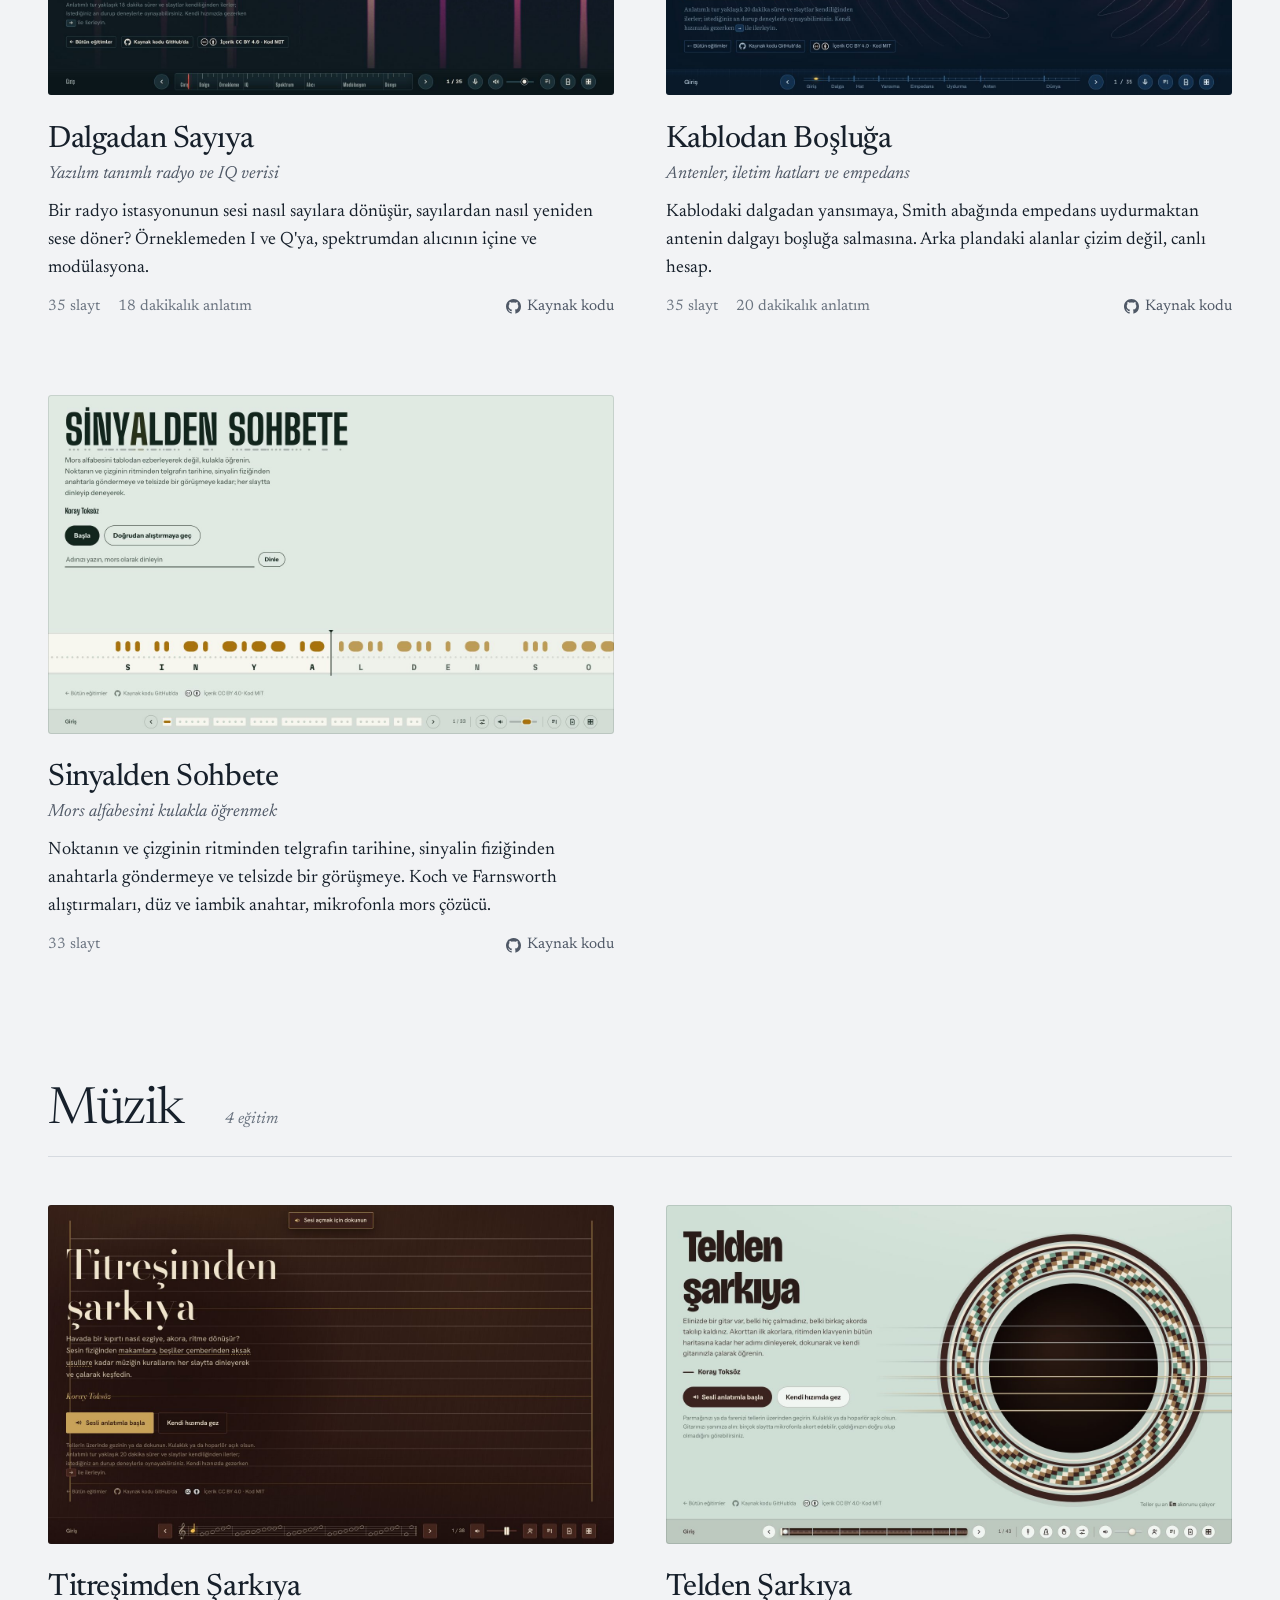
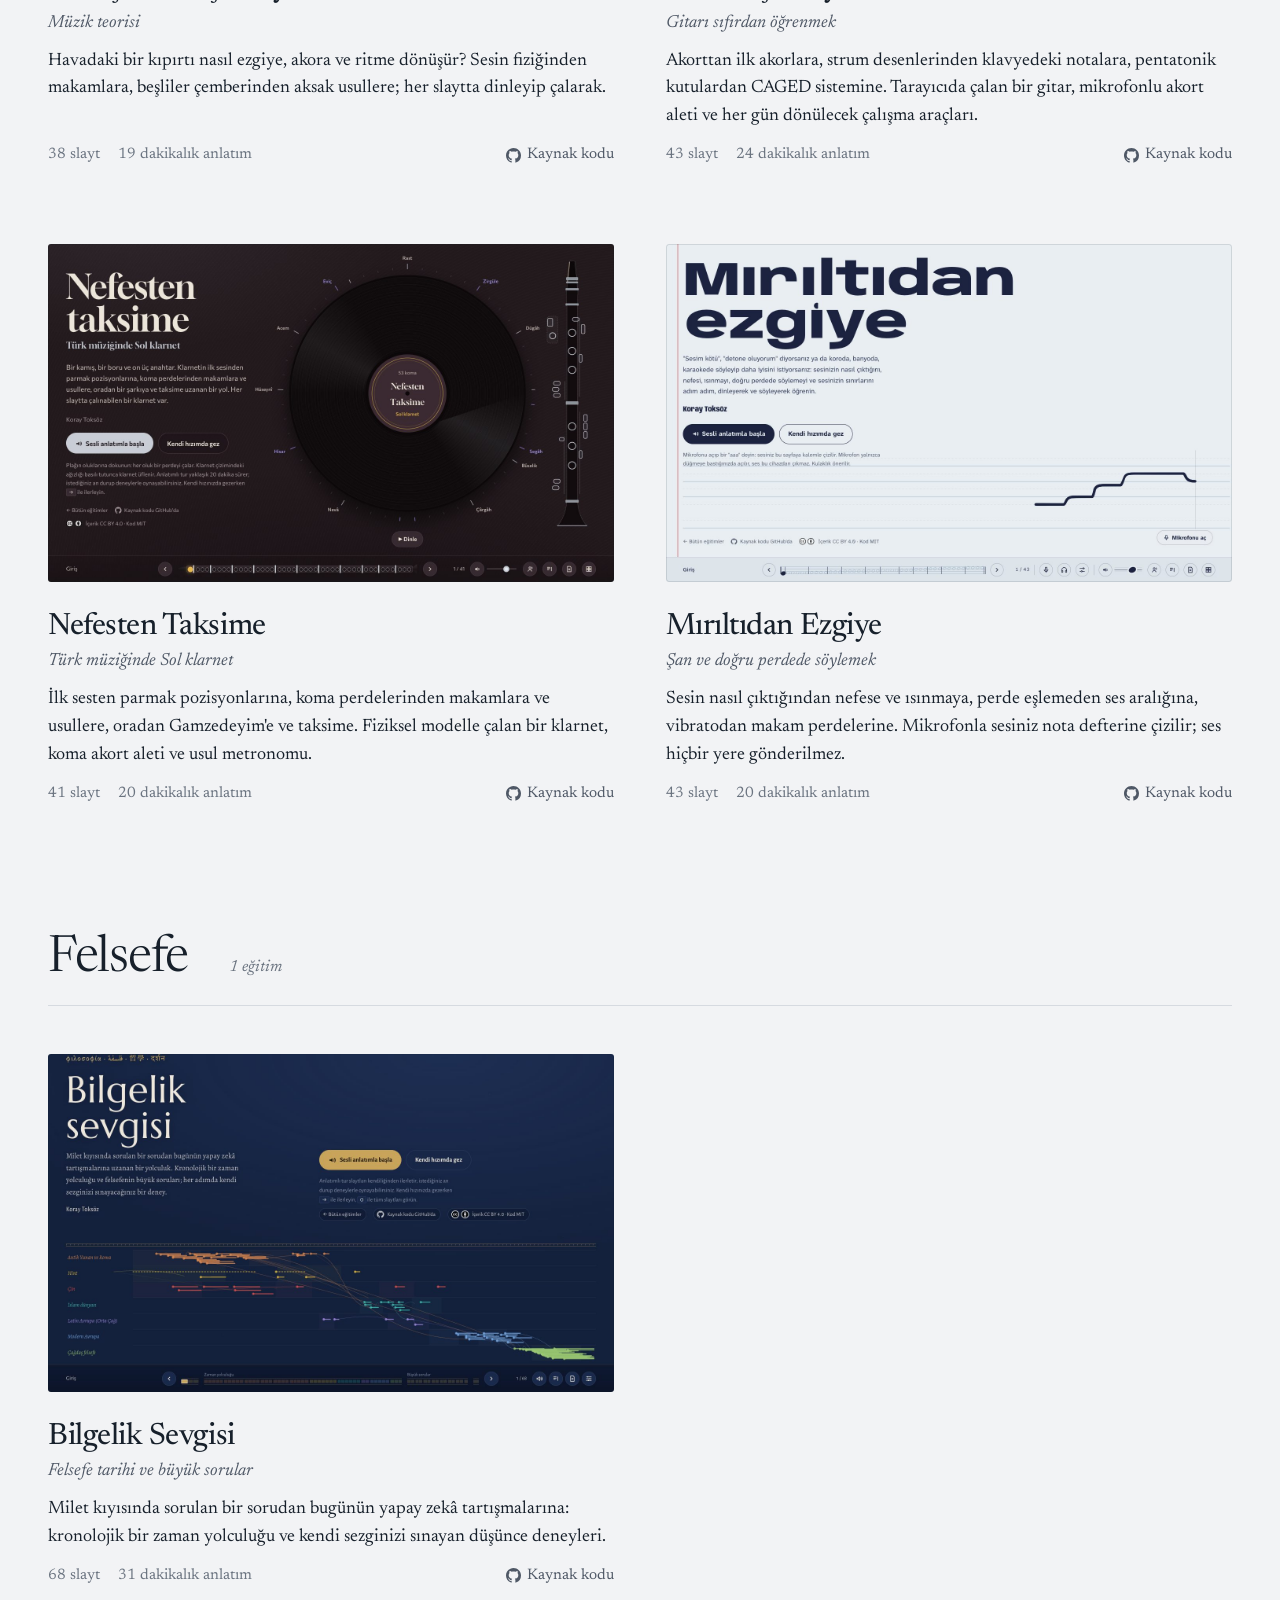
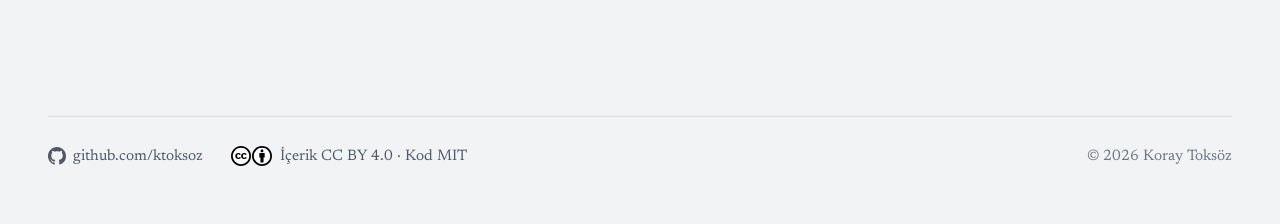
==== commit 513f28df: "Yayın sürüm etiketi Co-Authored-By: Claude Opus 5.5 <noreply@anthropic.com>" ====
--- a/index.html
+++ b/index.html
@@ -20,7 +20,7 @@
 <link rel="preconnect" href="https://fonts.googleapis.com">
 <link rel="preconnect" href="https://fonts.gstatic.com" crossorigin>
 <link href="https://fonts.googleapis.com/css2?family=Newsreader:ital,opsz,wght@0,6..72,300..700;1,6..72,300..600&display=swap" rel="stylesheet">
-<link rel="stylesheet" href="css/site.css?v=202610210947">
+<link rel="stylesheet" href="css/site.css?v=202611252352">
 </head>
 <body>
 <header class="giris">
@@ -62,7 +62,7 @@
   <p class="telif">© 2026 Koray Toksöz</p>
 </footer>
 
-<script src="js/egitimler.js?v=202610210947"></script>
-<script src="js/site.js?v=202610210947"></script>
+<script src="js/egitimler.js?v=202611252352"></script>
+<script src="js/site.js?v=202611252352"></script>
 </body>
 </html>
